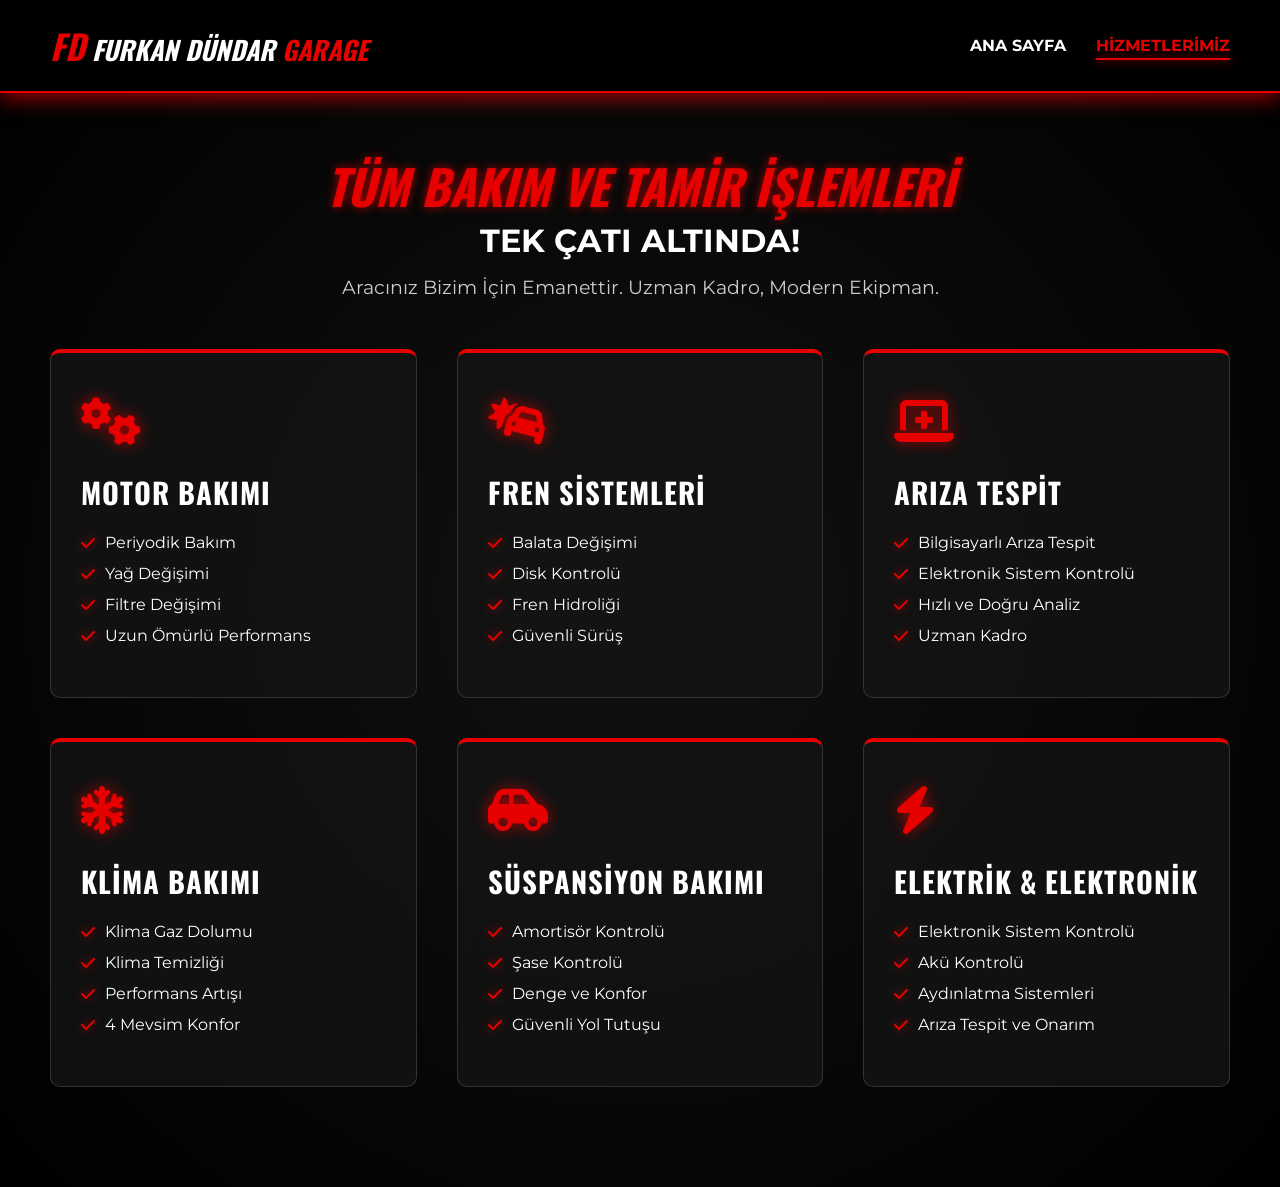
==== hizmetler.html @ c7cdbe04 "Add files via upload" ====
<!DOCTYPE html>
<html lang="tr">
<head>
    <meta charset="UTF-8">
    <meta name="viewport" content="width=device-width, initial-scale=1.0">
    <title>Hizmetlerimiz | Furkan Dündar Garage</title>
    <link rel="stylesheet" href="style.css">
    <link href="https://cdnjs.cloudflare.com/ajax/libs/font-awesome/6.4.0/css/all.min.css" rel="stylesheet">
    <link href="https://fonts.googleapis.com/css2?family=Montserrat:wght@400;700;900&family=Oswald:ital,wght@0,500;0,700;1,700&display=swap" rel="stylesheet">
</head>
<body class="page-bg">

    <header id="navbar" class="solid-nav">
        <div class="logo">
            <span class="fd">FD</span> FURKAN DÜNDAR <span class="garage">GARAGE</span>
        </div>
        <nav>
            <ul>
                <li><a href="index.html">Ana Sayfa</a></li>
                <li><a href="hizmetler.html" class="active">Hizmetlerimiz</a></li>
            </ul>
        </nav>
    </header>

    <section id="services-page">
        <div class="services-header scroll-anim">
            <h1 class="text-red">TÜM BAKIM VE TAMİR İŞLEMLERİ</h1>
            <h2>TEK ÇATI ALTINDA!</h2>
            <p>Aracınız Bizim İçin Emanettir. Uzman Kadro, Modern Ekipman.</p>
        </div>

        <div class="detailed-grid">
            <!-- Hizmet Kartı 1 -->
            <div class="detail-card scroll-anim tilt-card">
                <div class="card-icon"><i class="fa-solid fa-cogs"></i></div>
                <h3>MOTOR BAKIMI</h3>
                <ul>
                    <li><i class="fa-solid fa-check text-red"></i> Periyodik Bakım</li>
                    <li><i class="fa-solid fa-check text-red"></i> Yağ Değişimi</li>
                    <li><i class="fa-solid fa-check text-red"></i> Filtre Değişimi</li>
                    <li><i class="fa-solid fa-check text-red"></i> Uzun Ömürlü Performans</li>
                </ul>
            </div>

            <!-- Hizmet Kartı 2 -->
            <div class="detail-card scroll-anim tilt-card">
                <div class="card-icon"><i class="fa-solid fa-car-burst"></i></div>
                <h3>FREN SİSTEMLERİ</h3>
                <ul>
                    <li><i class="fa-solid fa-check text-red"></i> Balata Değişimi</li>
                    <li><i class="fa-solid fa-check text-red"></i> Disk Kontrolü</li>
                    <li><i class="fa-solid fa-check text-red"></i> Fren Hidroliği</li>
                    <li><i class="fa-solid fa-check text-red"></i> Güvenli Sürüş</li>
                </ul>
            </div>

            <!-- Hizmet Kartı 3 -->
            <div class="detail-card scroll-anim tilt-card">
                <div class="card-icon"><i class="fa-solid fa-laptop-medical"></i></div>
                <h3>ARIZA TESPİT</h3>
                <ul>
                    <li><i class="fa-solid fa-check text-red"></i> Bilgisayarlı Arıza Tespit</li>
                    <li><i class="fa-solid fa-check text-red"></i> Elektronik Sistem Kontrolü</li>
                    <li><i class="fa-solid fa-check text-red"></i> Hızlı ve Doğru Analiz</li>
                    <li><i class="fa-solid fa-check text-red"></i> Uzman Kadro</li>
                </ul>
            </div>

            <!-- Hizmet Kartı 4 -->
            <div class="detail-card scroll-anim tilt-card">
                <div class="card-icon"><i class="fa-solid fa-snowflake"></i></div>
                <h3>KLİMA BAKIMI</h3>
                <ul>
                    <li><i class="fa-solid fa-check text-red"></i> Klima Gaz Dolumu</li>
                    <li><i class="fa-solid fa-check text-red"></i> Klima Temizliği</li>
                    <li><i class="fa-solid fa-check text-red"></i> Performans Artışı</li>
                    <li><i class="fa-solid fa-check text-red"></i> 4 Mevsim Konfor</li>
                </ul>
            </div>
            
            <!-- Hizmet Kartı 5 -->
            <div class="detail-card scroll-anim tilt-card">
                <div class="card-icon"><i class="fa-solid fa-car-side"></i></div>
                <h3>SÜSPANSİYON BAKIMI</h3>
                <ul>
                    <li><i class="fa-solid fa-check text-red"></i> Amortisör Kontrolü</li>
                    <li><i class="fa-solid fa-check text-red"></i> Şase Kontrolü</li>
                    <li><i class="fa-solid fa-check text-red"></i> Denge ve Konfor</li>
                    <li><i class="fa-solid fa-check text-red"></i> Güvenli Yol Tutuşu</li>
                </ul>
            </div>

            <!-- Hizmet Kartı 6 -->
            <div class="detail-card scroll-anim tilt-card">
                <div class="card-icon"><i class="fa-solid fa-bolt"></i></div>
                <h3>ELEKTRİK & ELEKTRONİK</h3>
                <ul>
                    <li><i class="fa-solid fa-check text-red"></i> Elektronik Sistem Kontrolü</li>
                    <li><i class="fa-solid fa-check text-red"></i> Akü Kontrolü</li>
                    <li><i class="fa-solid fa-check text-red"></i> Aydınlatma Sistemleri</li>
                    <li><i class="fa-solid fa-check text-red"></i> Arıza Tespit ve Onarım</li>
                </ul>
            </div>
        </div>
    </section>

    <script src="script.js"></script>
</body>
</html>
---- style.css ----
/* Temel Ayarlar ve Değişkenler */
* { margin: 0; padding: 0; box-sizing: border-box; }
:root {
    --red: #e60000;
    --red-glow: rgba(230, 0, 0, 0.7);
    --dark: #0a0a0a;
    --darker: #030303;
    --light: #ffffff;
    --gray: #cccccc;
}

body {
    font-family: 'Montserrat', sans-serif;
    background-color: var(--darker);
    color: var(--light);
    overflow-x: hidden;
}
.page-bg { background-image: radial-gradient(circle at center, #111 0%, #000 100%); }
.text-red { color: var(--red); text-shadow: 0 0 10px var(--red-glow); }

/* Loader Ekranı */
#loader {
    position: fixed;
    top:0; left:0; width: 100%; height: 100%;
    background: #000;
    display: flex; justify-content: center; align-items: center;
    z-index: 9999;
    transition: opacity 0.5s ease;
}
.glitch {
    font-family: 'Oswald', sans-serif;
    font-size: 4rem;
    font-style: italic;
    color: white;
    position: relative;
    animation: glitch 1.5s infinite;
}
@keyframes glitch {
    0% { text-shadow: 2px 0 var(--red), -2px 0 #fff; }
    50% { text-shadow: -2px 0 var(--red), 2px 0 #fff; }
    100% { text-shadow: 2px 0 var(--red), -2px 0 #fff; }
}

/* Navbar */
header {
    position: fixed; top: 0; width: 100%;
    padding: 20px 50px;
    display: flex; justify-content: space-between; align-items: center;
    z-index: 1000;
    transition: 0.4s;
    background: transparent;
}
header.solid-nav, header.scrolled {
    background: rgba(0,0,0,0.95);
    border-bottom: 2px solid var(--red);
    box-shadow: 0 5px 20px var(--red-glow);
}
.logo {
    font-family: 'Oswald', sans-serif;
    font-size: 26px; font-weight: 700; font-style: italic;
}
.logo .fd { font-size: 34px; color: var(--red); }
.logo .garage { color: var(--red); }

nav ul { list-style: none; display: flex; gap: 30px; }
nav ul li a {
    color: var(--light); text-decoration: none;
    font-weight: 700; text-transform: uppercase;
    position: relative; transition: 0.3s;
}
nav ul li a:hover, nav ul li a.active { color: var(--red); }
nav ul li a::after {
    content: ''; position: absolute; left: 0; bottom: -5px;
    width: 0%; height: 2px; background: var(--red);
    transition: 0.3s;
}
nav ul li a:hover::after, nav ul li a.active::after { width: 100%; box-shadow: 0 0 10px var(--red); }

/* Hero Video Alanı */
#hero-video {
    position: relative; height: 100vh; width: 100%;
    display: flex; align-items: center; justify-content: center;
    text-align: center; overflow: hidden;
}
#bg-video {
    position: absolute; top: 50%; left: 50%;
    min-width: 100%; min-height: 100%;
    transform: translate(-50%, -50%);
    z-index: 0; object-fit: cover;
}
.video-overlay {
    position: absolute; top: 0; left: 0;
    width: 100%; height: 100%;
    background: linear-gradient(to bottom, rgba(0,0,0,0.8) 0%, rgba(230,0,0,0.2) 100%);
    z-index: 1;
}
.hero-content {
    position: relative; z-index: 2;
}
.sub-title { font-family: 'Oswald', sans-serif; font-size: 1.5rem; letter-spacing: 5px; color: #fff; margin-bottom: 10px; }
.main-title { font-family: 'Oswald', sans-serif; font-size: 6vw; font-style: italic; line-height: 1.1; margin-bottom: 20px; }
.hero-desc { font-size: 1.5rem; font-weight: 300; margin-bottom: 40px; }

/* Butonlar */
.action-buttons { display: flex; gap: 20px; justify-content: center; }
.btn-primary, .btn-outline {
    padding: 15px 40px; font-size: 1.2rem; font-weight: bold;
    text-transform: uppercase; text-decoration: none; border-radius: 4px;
    transition: 0.3s; font-family: 'Oswald', sans-serif;
}
.btn-primary {
    background: var(--red); color: white;
    box-shadow: 0 0 15px var(--red-glow); border: 2px solid var(--red);
}
.btn-primary:hover { background: transparent; transform: scale(1.05); }
.btn-outline {
    background: transparent; color: white; border: 2px solid white;
}
.btn-outline:hover { background: white; color: black; transform: scale(1.05); }

/* Hizmetler Sayfası Grid Yapısı */
#services-page { padding: 150px 50px 100px; text-align: center; }
.services-header h1 { font-family: 'Oswald', sans-serif; font-size: 3rem; font-style: italic; }
.services-header h2 { font-size: 2rem; margin-bottom: 15px; }
.services-header p { color: var(--gray); margin-bottom: 50px; font-size: 1.2rem; }

.detailed-grid {
    display: grid; grid-template-columns: repeat(auto-fit, minmax(300px, 1fr));
    gap: 40px; max-width: 1200px; margin: 0 auto;
}
.detail-card {
    background: rgba(20, 20, 20, 0.8);
    border: 1px solid #333; border-top: 4px solid var(--red);
    padding: 40px 30px; text-align: left; border-radius: 10px;
    transition: transform 0.4s, box-shadow 0.4s;
    backdrop-filter: blur(10px);
}
.detail-card:hover {
    transform: translateY(-15px) scale(1.02);
    box-shadow: 0 15px 30px var(--red-glow);
    border-color: var(--red);
}
.card-icon {
    font-size: 3rem; color: var(--red); margin-bottom: 20px;
    text-shadow: 0 0 15px var(--red-glow);
}
.detail-card h3 {
    font-family: 'Oswald', sans-serif; font-size: 1.8rem;
    margin-bottom: 20px; letter-spacing: 1px;
}
.detail-card ul { list-style: none; }
.detail-card ul li { margin-bottom: 12px; font-size: 1rem; display: flex; align-items: center; gap: 10px; }

/* Scroll Animasyon Sınıfları */
.scroll-anim { opacity: 0; transform: translateY(40px); transition: all 0.8s cubic-bezier(0.2, 0.8, 0.2, 1); }
.scroll-anim.visible { opacity: 1; transform: translateY(0); }
.fade-in-up { animation: fadeInUp 1.2s ease-out forwards; }
@keyframes fadeInUp {
    from { opacity: 0; transform: translateY(50px); }
    to { opacity: 1; transform: translateY(0); }
}

/* Footer */
footer { background: #050505; border-top: 2px solid #222; padding: 60px 50px; }
.footer-content { display: flex; justify-content: space-around; flex-wrap: wrap; gap: 40px; }
.footer-box h2 { font-family: 'Oswald', sans-serif; font-size: 2rem; font-style: italic; }
.footer-box p { color: var(--gray); margin-top: 10px; line-height: 1.8; }
.neon-text { font-size: 1.5rem; font-weight: bold; color: var(--light); text-shadow: 0 0 10px var(--red-glow); }
.brands-mini { margin-top: 20px; font-weight: bold; color: #fff; background: var(--red); padding: 5px 15px; display: inline-block; border-radius: 3px; }
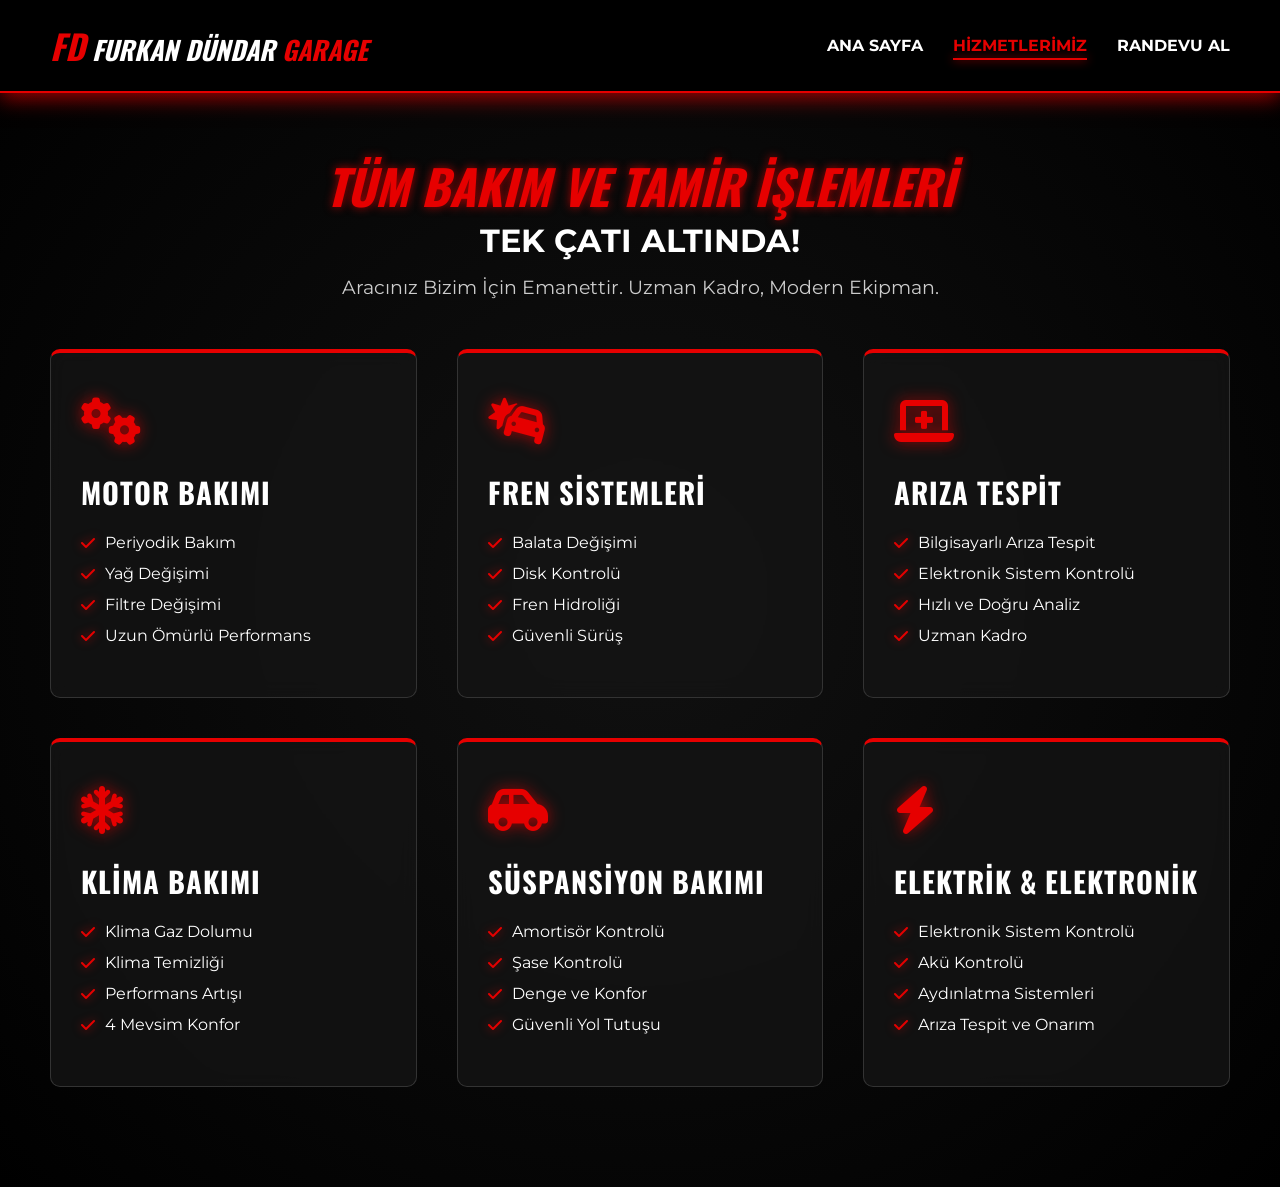
==== commit 5dfc0377: "Add files via upload" ====
--- a/hizmetler.html
+++ b/hizmetler.html
@@ -10,6 +10,7 @@
 </head>
 <body class="page-bg">
 
+    <!-- Loader Sadece Ana Sayfada Çalışır -->
     <header id="navbar" class="solid-nav">
         <div class="logo">
             <span class="fd">FD</span> FURKAN DÜNDAR <span class="garage">GARAGE</span>
@@ -18,6 +19,7 @@
             <ul>
                 <li><a href="index.html">Ana Sayfa</a></li>
                 <li><a href="hizmetler.html" class="active">Hizmetlerimiz</a></li>
+                <li><a href="randevu.html">Randevu Al</a></li>
             </ul>
         </nav>
     </header>
@@ -30,7 +32,6 @@
         </div>
 
         <div class="detailed-grid">
-            <!-- Hizmet Kartı 1 -->
             <div class="detail-card scroll-anim tilt-card">
                 <div class="card-icon"><i class="fa-solid fa-cogs"></i></div>
                 <h3>MOTOR BAKIMI</h3>
@@ -42,7 +43,6 @@
                 </ul>
             </div>
 
-            <!-- Hizmet Kartı 2 -->
             <div class="detail-card scroll-anim tilt-card">
                 <div class="card-icon"><i class="fa-solid fa-car-burst"></i></div>
                 <h3>FREN SİSTEMLERİ</h3>
@@ -54,7 +54,6 @@
                 </ul>
             </div>
 
-            <!-- Hizmet Kartı 3 -->
             <div class="detail-card scroll-anim tilt-card">
                 <div class="card-icon"><i class="fa-solid fa-laptop-medical"></i></div>
                 <h3>ARIZA TESPİT</h3>
@@ -66,7 +65,6 @@
                 </ul>
             </div>
 
-            <!-- Hizmet Kartı 4 -->
             <div class="detail-card scroll-anim tilt-card">
                 <div class="card-icon"><i class="fa-solid fa-snowflake"></i></div>
                 <h3>KLİMA BAKIMI</h3>
@@ -78,7 +76,6 @@
                 </ul>
             </div>
             
-            <!-- Hizmet Kartı 5 -->
             <div class="detail-card scroll-anim tilt-card">
                 <div class="card-icon"><i class="fa-solid fa-car-side"></i></div>
                 <h3>SÜSPANSİYON BAKIMI</h3>
@@ -90,7 +87,6 @@
                 </ul>
             </div>
 
-            <!-- Hizmet Kartı 6 -->
             <div class="detail-card scroll-anim tilt-card">
                 <div class="card-icon"><i class="fa-solid fa-bolt"></i></div>
                 <h3>ELEKTRİK & ELEKTRONİK</h3>
--- a/style.css
+++ b/style.css
@@ -1,4 +1,4 @@
-/* Temel Ayarlar ve Değişkenler */
+/* Temel Ayarlar */
 * { margin: 0; padding: 0; box-sizing: border-box; }
 :root {
     --red: #e60000;
@@ -18,22 +18,50 @@
 .page-bg { background-image: radial-gradient(circle at center, #111 0%, #000 100%); }
 .text-red { color: var(--red); text-shadow: 0 0 10px var(--red-glow); }
 
-/* Loader Ekranı */
+/* Loader Ekranı ve Dönen Lastik */
 #loader {
     position: fixed;
-    top:0; left:0; width: 100%; height: 100%;
+    top: 0; left: 0; width: 100%; height: 100%;
     background: #000;
+    display: flex; flex-direction: column; justify-content: center; align-items: center;
+    z-index: 9999;
+    transition: opacity 0.8s ease;
+}
+.tire-container { margin-bottom: 30px; }
+.tire {
+    width: 100px; height: 100px;
+    border: 18px solid #1a1a1a; 
+    border-radius: 50%;
     display: flex; justify-content: center; align-items: center;
-    z-index: 9999;
-    transition: opacity 0.5s ease;
+    position: relative;
+    animation: spin 1s linear infinite;
+    box-shadow: 0 0 20px var(--red-glow), inset 0 0 10px #000;
 }
+.tire::before {
+    content: ''; position: absolute;
+    width: 100%; height: 100%; border-radius: 50%; border: 3px dashed #333;
+}
+.rim {
+    width: 45px; height: 45px;
+    background: radial-gradient(circle, #ccc 20%, #666 80%);
+    border-radius: 50%; position: relative; border: 3px solid #444;
+    box-shadow: inset 0 0 10px #000;
+}
+.rim::before, .rim::after {
+    content: ''; position: absolute; background: #444;
+    width: 100%; height: 6px; top: 50%; left: 0; transform: translateY(-50%);
+}
+.rim::after { transform: translateY(-50%) rotate(90deg); }
+.rim-center {
+    position: absolute; top: 50%; left: 50%; transform: translate(-50%, -50%);
+    width: 15px; height: 15px; background: var(--red); border-radius: 50%; z-index: 2;
+}
+
+@keyframes spin { 0% { transform: rotate(0deg); } 100% { transform: rotate(360deg); } }
+
 .glitch {
-    font-family: 'Oswald', sans-serif;
-    font-size: 4rem;
-    font-style: italic;
-    color: white;
-    position: relative;
-    animation: glitch 1.5s infinite;
+    font-family: 'Oswald', sans-serif; font-size: 3rem; font-style: italic; color: white;
+    position: relative; animation: glitch 1.5s infinite;
 }
 @keyframes glitch {
     0% { text-shadow: 2px 0 var(--red), -2px 0 #fff; }
@@ -43,36 +71,26 @@
 
 /* Navbar */
 header {
-    position: fixed; top: 0; width: 100%;
-    padding: 20px 50px;
+    position: fixed; top: 0; width: 100%; padding: 20px 50px;
     display: flex; justify-content: space-between; align-items: center;
-    z-index: 1000;
-    transition: 0.4s;
-    background: transparent;
+    z-index: 1000; transition: 0.4s; background: transparent;
 }
 header.solid-nav, header.scrolled {
-    background: rgba(0,0,0,0.95);
-    border-bottom: 2px solid var(--red);
+    background: rgba(0,0,0,0.95); border-bottom: 2px solid var(--red);
     box-shadow: 0 5px 20px var(--red-glow);
 }
-.logo {
-    font-family: 'Oswald', sans-serif;
-    font-size: 26px; font-weight: 700; font-style: italic;
-}
+.logo { font-family: 'Oswald', sans-serif; font-size: 26px; font-weight: 700; font-style: italic; }
 .logo .fd { font-size: 34px; color: var(--red); }
 .logo .garage { color: var(--red); }
-
 nav ul { list-style: none; display: flex; gap: 30px; }
 nav ul li a {
-    color: var(--light); text-decoration: none;
-    font-weight: 700; text-transform: uppercase;
-    position: relative; transition: 0.3s;
+    color: var(--light); text-decoration: none; font-weight: 700;
+    text-transform: uppercase; position: relative; transition: 0.3s;
 }
 nav ul li a:hover, nav ul li a.active { color: var(--red); }
 nav ul li a::after {
     content: ''; position: absolute; left: 0; bottom: -5px;
-    width: 0%; height: 2px; background: var(--red);
-    transition: 0.3s;
+    width: 0%; height: 2px; background: var(--red); transition: 0.3s;
 }
 nav ul li a:hover::after, nav ul li a.active::after { width: 100%; box-shadow: 0 0 10px var(--red); }
 
@@ -83,20 +101,14 @@
     text-align: center; overflow: hidden;
 }
 #bg-video {
-    position: absolute; top: 50%; left: 50%;
-    min-width: 100%; min-height: 100%;
-    transform: translate(-50%, -50%);
-    z-index: 0; object-fit: cover;
+    position: absolute; top: 50%; left: 50%; min-width: 100%; min-height: 100%;
+    transform: translate(-50%, -50%); z-index: 0; object-fit: cover;
 }
 .video-overlay {
-    position: absolute; top: 0; left: 0;
-    width: 100%; height: 100%;
-    background: linear-gradient(to bottom, rgba(0,0,0,0.8) 0%, rgba(230,0,0,0.2) 100%);
-    z-index: 1;
+    position: absolute; top: 0; left: 0; width: 100%; height: 100%;
+    background: linear-gradient(to bottom, rgba(0,0,0,0.8) 0%, rgba(230,0,0,0.2) 100%); z-index: 1;
 }
-.hero-content {
-    position: relative; z-index: 2;
-}
+.hero-content { position: relative; z-index: 2; }
 .sub-title { font-family: 'Oswald', sans-serif; font-size: 1.5rem; letter-spacing: 5px; color: #fff; margin-bottom: 10px; }
 .main-title { font-family: 'Oswald', sans-serif; font-size: 6vw; font-style: italic; line-height: 1.1; margin-bottom: 20px; }
 .hero-desc { font-size: 1.5rem; font-weight: 300; margin-bottom: 40px; }
@@ -104,61 +116,62 @@
 /* Butonlar */
 .action-buttons { display: flex; gap: 20px; justify-content: center; }
 .btn-primary, .btn-outline {
-    padding: 15px 40px; font-size: 1.2rem; font-weight: bold;
+    padding: 15px 40px; font-size: 1.2rem; font-weight: bold; cursor: pointer;
     text-transform: uppercase; text-decoration: none; border-radius: 4px;
-    transition: 0.3s; font-family: 'Oswald', sans-serif;
+    transition: 0.3s; font-family: 'Oswald', sans-serif; display: inline-block;
 }
 .btn-primary {
     background: var(--red); color: white;
     box-shadow: 0 0 15px var(--red-glow); border: 2px solid var(--red);
 }
 .btn-primary:hover { background: transparent; transform: scale(1.05); }
-.btn-outline {
-    background: transparent; color: white; border: 2px solid white;
-}
+.btn-outline { background: transparent; color: white; border: 2px solid white; }
 .btn-outline:hover { background: white; color: black; transform: scale(1.05); }
 
-/* Hizmetler Sayfası Grid Yapısı */
+/* Hizmetler Sayfası */
 #services-page { padding: 150px 50px 100px; text-align: center; }
 .services-header h1 { font-family: 'Oswald', sans-serif; font-size: 3rem; font-style: italic; }
 .services-header h2 { font-size: 2rem; margin-bottom: 15px; }
 .services-header p { color: var(--gray); margin-bottom: 50px; font-size: 1.2rem; }
-
-.detailed-grid {
-    display: grid; grid-template-columns: repeat(auto-fit, minmax(300px, 1fr));
-    gap: 40px; max-width: 1200px; margin: 0 auto;
-}
+.detailed-grid { display: grid; grid-template-columns: repeat(auto-fit, minmax(300px, 1fr)); gap: 40px; max-width: 1200px; margin: 0 auto; }
 .detail-card {
-    background: rgba(20, 20, 20, 0.8);
-    border: 1px solid #333; border-top: 4px solid var(--red);
-    padding: 40px 30px; text-align: left; border-radius: 10px;
-    transition: transform 0.4s, box-shadow 0.4s;
+    background: rgba(20, 20, 20, 0.8); border: 1px solid #333; border-top: 4px solid var(--red);
+    padding: 40px 30px; text-align: left; border-radius: 10px; transition: transform 0.4s, box-shadow 0.4s;
     backdrop-filter: blur(10px);
 }
-.detail-card:hover {
-    transform: translateY(-15px) scale(1.02);
-    box-shadow: 0 15px 30px var(--red-glow);
-    border-color: var(--red);
-}
-.card-icon {
-    font-size: 3rem; color: var(--red); margin-bottom: 20px;
-    text-shadow: 0 0 15px var(--red-glow);
-}
-.detail-card h3 {
-    font-family: 'Oswald', sans-serif; font-size: 1.8rem;
-    margin-bottom: 20px; letter-spacing: 1px;
-}
+.detail-card:hover { transform: translateY(-15px) scale(1.02); box-shadow: 0 15px 30px var(--red-glow); border-color: var(--red); }
+.card-icon { font-size: 3rem; color: var(--red); margin-bottom: 20px; text-shadow: 0 0 15px var(--red-glow); }
+.detail-card h3 { font-family: 'Oswald', sans-serif; font-size: 1.8rem; margin-bottom: 20px; letter-spacing: 1px; }
 .detail-card ul { list-style: none; }
 .detail-card ul li { margin-bottom: 12px; font-size: 1rem; display: flex; align-items: center; gap: 10px; }
 
-/* Scroll Animasyon Sınıfları */
+/* Randevu Sayfası Formu */
+#appointment-page { padding: 150px 50px 100px; display: flex; justify-content: center; }
+.appointment-container {
+    display: flex; flex-wrap: wrap; gap: 50px; max-width: 1100px; width: 100%;
+    background: rgba(15, 15, 15, 0.8); border: 1px solid #333; border-radius: 10px;
+    padding: 50px; box-shadow: 0 10px 30px rgba(0,0,0,0.8);
+}
+.appointment-info { flex: 1; min-width: 300px; }
+.appointment-info h1 { font-family: 'Oswald', sans-serif; font-size: 3rem; font-style: italic; margin-bottom: 20px; }
+.appointment-info p { color: var(--gray); font-size: 1.1rem; line-height: 1.6; margin-bottom: 30px; }
+.info-list p { font-size: 1.2rem; margin-bottom: 15px; font-weight: bold; }
+.appointment-form { flex: 1; min-width: 300px; background: #0a0a0a; padding: 30px; border-radius: 8px; border-left: 3px solid var(--red); }
+.form-group { margin-bottom: 20px; text-align: left; }
+.form-group label { display: block; margin-bottom: 8px; color: var(--gray); font-weight: bold; }
+.form-group input, .form-group select, .form-group textarea {
+    width: 100%; padding: 12px 15px; background: #1a1a1a; border: 1px solid #333;
+    color: white; border-radius: 5px; font-family: 'Montserrat', sans-serif; transition: 0.3s;
+}
+.form-group input:focus, .form-group select:focus, .form-group textarea:focus {
+    outline: none; border-color: var(--red); box-shadow: 0 0 10px rgba(230,0,0,0.3);
+}
+
+/* Scroll Animasyonları */
 .scroll-anim { opacity: 0; transform: translateY(40px); transition: all 0.8s cubic-bezier(0.2, 0.8, 0.2, 1); }
 .scroll-anim.visible { opacity: 1; transform: translateY(0); }
 .fade-in-up { animation: fadeInUp 1.2s ease-out forwards; }
-@keyframes fadeInUp {
-    from { opacity: 0; transform: translateY(50px); }
-    to { opacity: 1; transform: translateY(0); }
-}
+@keyframes fadeInUp { from { opacity: 0; transform: translateY(50px); } to { opacity: 1; transform: translateY(0); } }
 
 /* Footer */
 footer { background: #050505; border-top: 2px solid #222; padding: 60px 50px; }
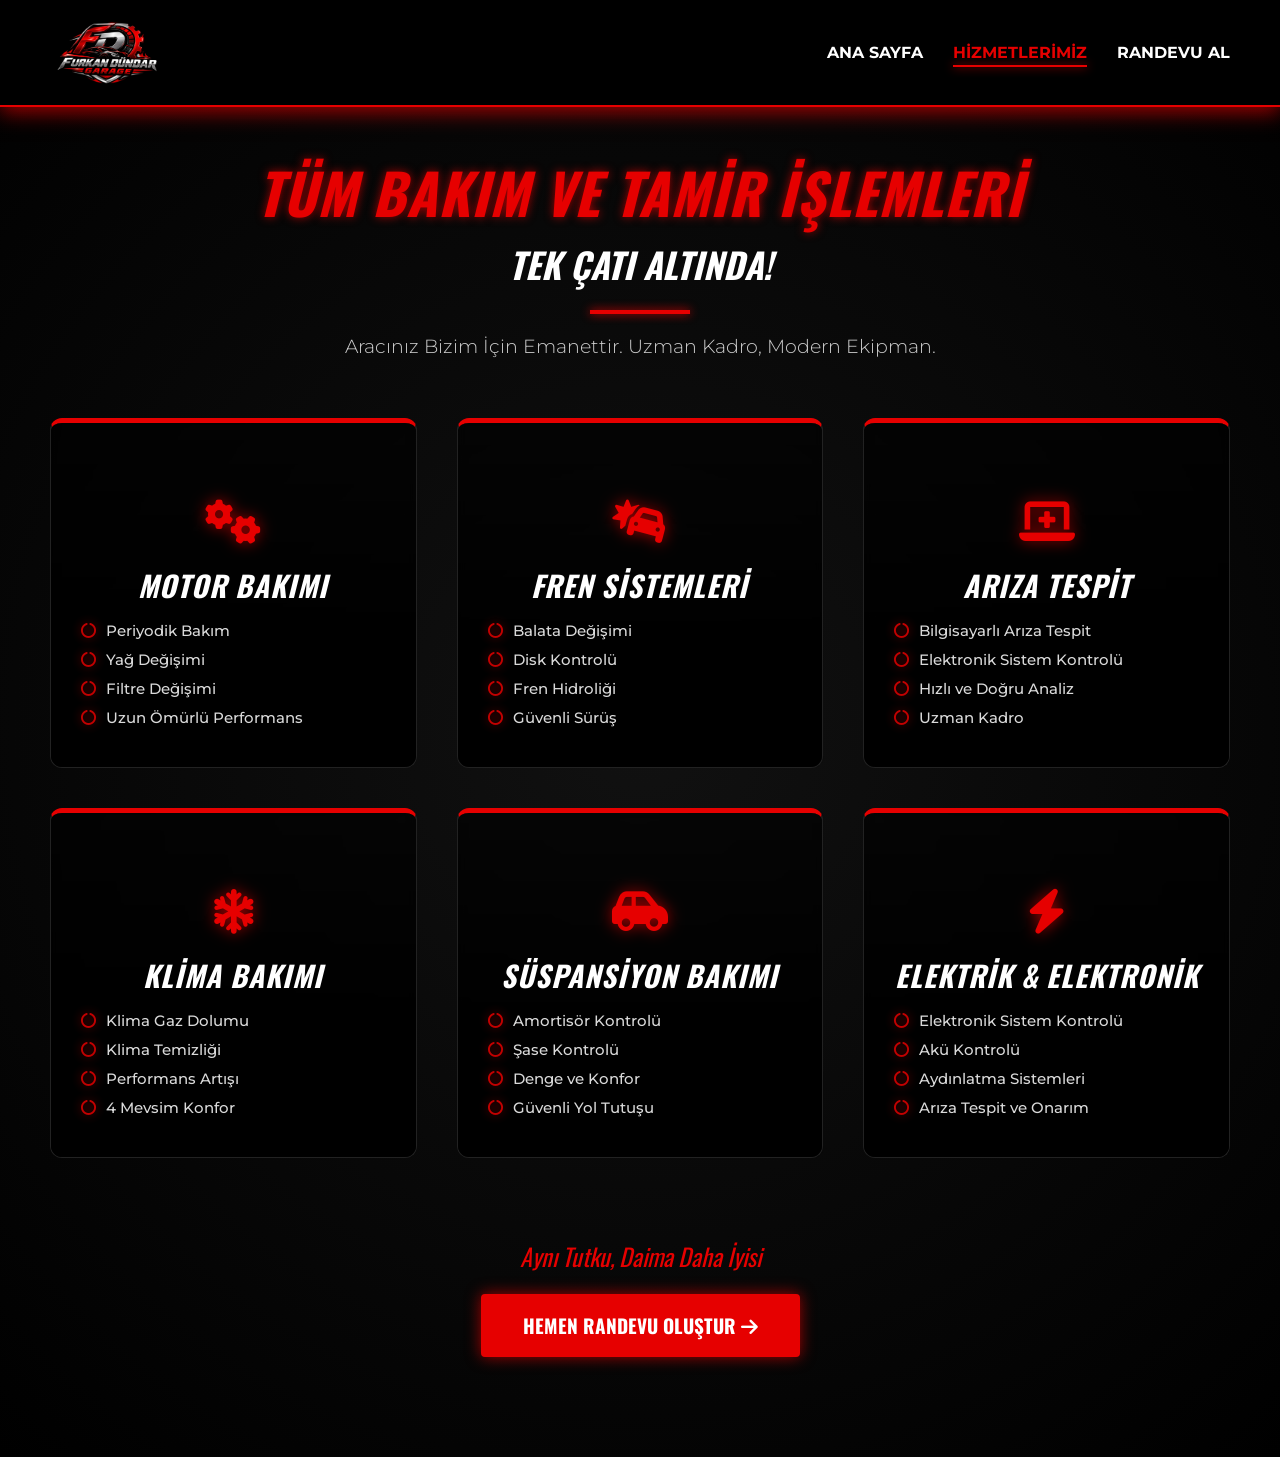
==== commit a935e4fe: "Add files via upload" ====
--- a/hizmetler.html
+++ b/hizmetler.html
@@ -4,17 +4,19 @@
     <meta charset="UTF-8">
     <meta name="viewport" content="width=device-width, initial-scale=1.0">
     <title>Hizmetlerimiz | Furkan Dündar Garage</title>
+    <!-- Sekme Logosu -->
+    <link rel="icon" type="image/png" href="logo.png">
     <link rel="stylesheet" href="style.css">
     <link href="https://cdnjs.cloudflare.com/ajax/libs/font-awesome/6.4.0/css/all.min.css" rel="stylesheet">
     <link href="https://fonts.googleapis.com/css2?family=Montserrat:wght@400;700;900&family=Oswald:ital,wght@0,500;0,700;1,700&display=swap" rel="stylesheet">
 </head>
-<body class="page-bg">
+<body class="page-bg animate-grain">
 
-    <!-- Loader Sadece Ana Sayfada Çalışır -->
+    <!-- Menü (Logo Sol Üstte ve Tıklanabilir) -->
     <header id="navbar" class="solid-nav">
-        <div class="logo">
-            <span class="fd">FD</span> FURKAN DÜNDAR <span class="garage">GARAGE</span>
-        </div>
+        <a href="index.html" class="logo-link">
+            <img src="logo.png" alt="Furkan Dündar Garage Logo" class="nav-logo">
+        </a>
         <nav>
             <ul>
                 <li><a href="index.html">Ana Sayfa</a></li>
@@ -26,77 +28,108 @@
 
     <section id="services-page">
         <div class="services-header scroll-anim">
-            <h1 class="text-red">TÜM BAKIM VE TAMİR İŞLEMLERİ</h1>
-            <h2>TEK ÇATI ALTINDA!</h2>
+            <h1 class="glow-text text-red">TÜM BAKIM VE TAMİR İŞLEMLERİ</h1>
+            <h2 class="sub-header">TEK ÇATI ALTINDA!</h2>
+            <div class="decorator-line"></div>
             <p>Aracınız Bizim İçin Emanettir. Uzman Kadro, Modern Ekipman.</p>
         </div>
 
         <div class="detailed-grid">
-            <div class="detail-card scroll-anim tilt-card">
-                <div class="card-icon"><i class="fa-solid fa-cogs"></i></div>
-                <h3>MOTOR BAKIMI</h3>
-                <ul>
-                    <li><i class="fa-solid fa-check text-red"></i> Periyodik Bakım</li>
-                    <li><i class="fa-solid fa-check text-red"></i> Yağ Değişimi</li>
-                    <li><i class="fa-solid fa-check text-red"></i> Filtre Değişimi</li>
-                    <li><i class="fa-solid fa-check text-red"></i> Uzun Ömürlü Performans</li>
-                </ul>
+            <!-- Hizmet Kartı 1 (Motor Bakımı) -->
+            <div class="detail-card scroll-anim tilt-card photo-bg" style="--bg-image: url('https://images.unsplash.com/photo-1486006920555-c77dce18193b?q=80&w=600');">
+                <div class="card-overlay"></div>
+                <div class="card-content">
+                    <div class="card-icon"><i class="fa-solid fa-cogs"></i></div>
+                    <h3>MOTOR BAKIMI</h3>
+                    <ul>
+                        <li><i class="fa-solid fa-circle-notch text-red"></i> Periyodik Bakım</li>
+                        <li><i class="fa-solid fa-circle-notch text-red"></i> Yağ Değişimi</li>
+                        <li><i class="fa-solid fa-circle-notch text-red"></i> Filtre Değişimi</li>
+                        <li><i class="fa-solid fa-circle-notch text-red"></i> Uzun Ömürlü Performans</li>
+                    </ul>
+                </div>
             </div>
 
-            <div class="detail-card scroll-anim tilt-card">
-                <div class="card-icon"><i class="fa-solid fa-car-burst"></i></div>
-                <h3>FREN SİSTEMLERİ</h3>
-                <ul>
-                    <li><i class="fa-solid fa-check text-red"></i> Balata Değişimi</li>
-                    <li><i class="fa-solid fa-check text-red"></i> Disk Kontrolü</li>
-                    <li><i class="fa-solid fa-check text-red"></i> Fren Hidroliği</li>
-                    <li><i class="fa-solid fa-check text-red"></i> Güvenli Sürüş</li>
-                </ul>
+            <!-- Hizmet Kartı 2 (Fren Sistemleri) -->
+            <div class="detail-card scroll-anim tilt-card photo-bg" style="--bg-image: url('https://images.unsplash.com/photo-1619642751034-765dfdf7c58e?q=80&w=600');">
+                <div class="card-overlay"></div>
+                <div class="card-content">
+                    <div class="card-icon"><i class="fa-solid fa-car-burst"></i></div>
+                    <h3>FREN SİSTEMLERİ</h3>
+                    <ul>
+                        <li><i class="fa-solid fa-circle-notch text-red"></i> Balata Değişimi</li>
+                        <li><i class="fa-solid fa-circle-notch text-red"></i> Disk Kontrolü</li>
+                        <li><i class="fa-solid fa-circle-notch text-red"></i> Fren Hidroliği</li>
+                        <li><i class="fa-solid fa-circle-notch text-red"></i> Güvenli Sürüş</li>
+                    </ul>
+                </div>
             </div>
 
-            <div class="detail-card scroll-anim tilt-card">
-                <div class="card-icon"><i class="fa-solid fa-laptop-medical"></i></div>
-                <h3>ARIZA TESPİT</h3>
-                <ul>
-                    <li><i class="fa-solid fa-check text-red"></i> Bilgisayarlı Arıza Tespit</li>
-                    <li><i class="fa-solid fa-check text-red"></i> Elektronik Sistem Kontrolü</li>
-                    <li><i class="fa-solid fa-check text-red"></i> Hızlı ve Doğru Analiz</li>
-                    <li><i class="fa-solid fa-check text-red"></i> Uzman Kadro</li>
-                </ul>
+            <!-- Hizmet Kartı 3 (Arıza Tespit) -->
+            <div class="detail-card scroll-anim tilt-card photo-bg" style="--bg-image: url('https://images.unsplash.com/photo-1507136566006-cfc505b114fc?q=80&w=600');">
+                <div class="card-overlay"></div>
+                <div class="card-content">
+                    <div class="card-icon"><i class="fa-solid fa-laptop-medical"></i></div>
+                    <h3>ARIZA TESPİT</h3>
+                    <ul>
+                        <li><i class="fa-solid fa-circle-notch text-red"></i> Bilgisayarlı Arıza Tespit</li>
+                        <li><i class="fa-solid fa-circle-notch text-red"></i> Elektronik Sistem Kontrolü</li>
+                        <li><i class="fa-solid fa-circle-notch text-red"></i> Hızlı ve Doğru Analiz</li>
+                        <li><i class="fa-solid fa-circle-notch text-red"></i> Uzman Kadro</li>
+                    </ul>
+                </div>
             </div>
 
-            <div class="detail-card scroll-anim tilt-card">
-                <div class="card-icon"><i class="fa-solid fa-snowflake"></i></div>
-                <h3>KLİMA BAKIMI</h3>
-                <ul>
-                    <li><i class="fa-solid fa-check text-red"></i> Klima Gaz Dolumu</li>
-                    <li><i class="fa-solid fa-check text-red"></i> Klima Temizliği</li>
-                    <li><i class="fa-solid fa-check text-red"></i> Performans Artışı</li>
-                    <li><i class="fa-solid fa-check text-red"></i> 4 Mevsim Konfor</li>
-                </ul>
+            <!-- Hizmet Kartı 4 (Klima Bakımı) -->
+            <div class="detail-card scroll-anim tilt-card photo-bg" style="--bg-image: url('https://images.unsplash.com/photo-1563720223185-11003d516935?q=80&w=600');">
+                <div class="card-overlay"></div>
+                <div class="card-content">
+                    <div class="card-icon"><i class="fa-solid fa-snowflake"></i></div>
+                    <h3>KLİMA BAKIMI</h3>
+                    <ul>
+                        <li><i class="fa-solid fa-circle-notch text-red"></i> Klima Gaz Dolumu</li>
+                        <li><i class="fa-solid fa-circle-notch text-red"></i> Klima Temizliği</li>
+                        <li><i class="fa-solid fa-circle-notch text-red"></i> Performans Artışı</li>
+                        <li><i class="fa-solid fa-circle-notch text-red"></i> 4 Mevsim Konfor</li>
+                    </ul>
+                </div>
             </div>
             
-            <div class="detail-card scroll-anim tilt-card">
-                <div class="card-icon"><i class="fa-solid fa-car-side"></i></div>
-                <h3>SÜSPANSİYON BAKIMI</h3>
-                <ul>
-                    <li><i class="fa-solid fa-check text-red"></i> Amortisör Kontrolü</li>
-                    <li><i class="fa-solid fa-check text-red"></i> Şase Kontrolü</li>
-                    <li><i class="fa-solid fa-check text-red"></i> Denge ve Konfor</li>
-                    <li><i class="fa-solid fa-check text-red"></i> Güvenli Yol Tutuşu</li>
-                </ul>
+            <!-- Hizmet Kartı 5 (Süspansiyon Bakımı) -->
+            <div class="detail-card scroll-anim tilt-card photo-bg" style="--bg-image: url('https://images.unsplash.com/photo-1613214149874-4f53d452b984?q=80&w=600');">
+                <div class="card-overlay"></div>
+                <div class="card-content">
+                    <div class="card-icon"><i class="fa-solid fa-car-side"></i></div>
+                    <h3>SÜSPANSİYON BAKIMI</h3>
+                    <ul>
+                        <li><i class="fa-solid fa-circle-notch text-red"></i> Amortisör Kontrolü</li>
+                        <li><i class="fa-solid fa-circle-notch text-red"></i> Şase Kontrolü</li>
+                        <li><i class="fa-solid fa-circle-notch text-red"></i> Denge ve Konfor</li>
+                        <li><i class="fa-solid fa-circle-notch text-red"></i> Güvenli Yol Tutuşu</li>
+                    </ul>
+                </div>
             </div>
 
-            <div class="detail-card scroll-anim tilt-card">
-                <div class="card-icon"><i class="fa-solid fa-bolt"></i></div>
-                <h3>ELEKTRİK & ELEKTRONİK</h3>
-                <ul>
-                    <li><i class="fa-solid fa-check text-red"></i> Elektronik Sistem Kontrolü</li>
-                    <li><i class="fa-solid fa-check text-red"></i> Akü Kontrolü</li>
-                    <li><i class="fa-solid fa-check text-red"></i> Aydınlatma Sistemleri</li>
-                    <li><i class="fa-solid fa-check text-red"></i> Arıza Tespit ve Onarım</li>
-                </ul>
+            <!-- Hizmet Kartı 6 (Elektrik & Elektronik) -->
+            <div class="detail-card scroll-anim tilt-card photo-bg" style="--bg-image: url('https://images.unsplash.com/photo-1517524206127-48bbd363f3d7?q=80&w=600');">
+                <div class="card-overlay"></div>
+                <div class="card-content">
+                    <div class="card-icon"><i class="fa-solid fa-bolt"></i></div>
+                    <h3>ELEKTRİK & ELEKTRONİK</h3>
+                    <ul>
+                        <li><i class="fa-solid fa-circle-notch text-red"></i> Elektronik Sistem Kontrolü</li>
+                        <li><i class="fa-solid fa-circle-notch text-red"></i> Akü Kontrolü</li>
+                        <li><i class="fa-solid fa-circle-notch text-red"></i> Aydınlatma Sistemleri</li>
+                        <li><i class="fa-solid fa-circle-notch text-red"></i> Arıza Tespit ve Onarım</li>
+                    </ul>
+                </div>
             </div>
+        </div>
+        
+        <!-- Alttaki Buton Bölümü -->
+        <div class="services-footer scroll-anim">
+            <p class="foot-badge">Aynı Tutku, Daima Daha İyisi</p>
+            <a href="randevu.html" class="btn-primary scale-btn">Hemen Randevu Oluştur <i class="fa-solid fa-arrow-right"></i></a>
         </div>
     </section>
 
--- a/style.css
+++ b/style.css
@@ -1,113 +1,57 @@
 /* Temel Ayarlar */
 * { margin: 0; padding: 0; box-sizing: border-box; }
 :root {
-    --red: #e60000;
-    --red-glow: rgba(230, 0, 0, 0.7);
-    --dark: #0a0a0a;
-    --darker: #030303;
-    --light: #ffffff;
-    --gray: #cccccc;
+    --red: #e60000; --red-glow: rgba(230, 0, 0, 0.7);
+    --dark: #0a0a0a; --darker: #030303; --light: #ffffff; --gray: #cccccc;
 }
 
 body {
-    font-family: 'Montserrat', sans-serif;
-    background-color: var(--darker);
-    color: var(--light);
-    overflow-x: hidden;
+    font-family: 'Montserrat', sans-serif; background-color: var(--darker);
+    color: var(--light); overflow-x: hidden;
 }
 .page-bg { background-image: radial-gradient(circle at center, #111 0%, #000 100%); }
 .text-red { color: var(--red); text-shadow: 0 0 10px var(--red-glow); }
 
-/* Loader Ekranı ve Dönen Lastik */
+/* Loader Ekranı: Gerçekçi Drift Lastiği ve Duman */
 #loader {
-    position: fixed;
-    top: 0; left: 0; width: 100%; height: 100%;
-    background: #000;
-    display: flex; flex-direction: column; justify-content: center; align-items: center;
-    z-index: 9999;
-    transition: opacity 0.8s ease;
+    position: fixed; top: 0; left: 0; width: 100%; height: 100%;
+    background: #050505; display: flex; flex-direction: column; 
+    justify-content: center; align-items: center; z-index: 9999; transition: opacity 0.8s ease;
 }
-.tire-container { margin-bottom: 30px; }
-.tire {
-    width: 100px; height: 100px;
-    border: 18px solid #1a1a1a; 
-    border-radius: 50%;
-    display: flex; justify-content: center; align-items: center;
-    position: relative;
-    animation: spin 1s linear infinite;
-    box-shadow: 0 0 20px var(--red-glow), inset 0 0 10px #000;
-}
-.tire::before {
-    content: ''; position: absolute;
-    width: 100%; height: 100%; border-radius: 50%; border: 3px dashed #333;
-}
-.rim {
-    width: 45px; height: 45px;
-    background: radial-gradient(circle, #ccc 20%, #666 80%);
-    border-radius: 50%; position: relative; border: 3px solid #444;
-    box-shadow: inset 0 0 10px #000;
-}
-.rim::before, .rim::after {
-    content: ''; position: absolute; background: #444;
-    width: 100%; height: 6px; top: 50%; left: 0; transform: translateY(-50%);
-}
-.rim::after { transform: translateY(-50%) rotate(90deg); }
-.rim-center {
-    position: absolute; top: 50%; left: 50%; transform: translate(-50%, -50%);
-    width: 15px; height: 15px; background: var(--red); border-radius: 50%; z-index: 2;
-}
+.drift-scene { position: relative; width: 200px; height: 200px; display: flex; justify-content: center; align-items: center; margin-bottom: 20px; }
+.smoke-container { position: absolute; bottom: -20px; left: 50%; transform: translateX(-50%); width: 100%; height: 100%; z-index: 1; }
+.smoke { position: absolute; bottom: 0; background: rgba(200, 200, 200, 0.4); border-radius: 50%; filter: blur(15px); opacity: 0; animation: smoke-rise 1.5s infinite ease-out; }
+.s1 { width: 80px; height: 80px; left: -30px; animation-delay: 0s; }
+.s2 { width: 100px; height: 100px; left: 20px; animation-delay: 0.3s; }
+.s3 { width: 70px; height: 70px; left: 60px; animation-delay: 0.6s; }
+.s4 { width: 90px; height: 90px; left: -10px; animation-delay: 0.9s; }
+@keyframes smoke-rise { 0% { transform: translateY(0) scale(1) translateX(0); opacity: 0.8; } 50% { opacity: 0.5; } 100% { transform: translateY(-150px) scale(3) translateX(-50px); opacity: 0; } }
+.real-tire { width: 160px; height: auto; z-index: 2; position: relative; animation: spin-fast 0.2s linear infinite; filter: drop-shadow(0 10px 15px rgba(0,0,0,0.8)); }
+@keyframes spin-fast { 0% { transform: rotate(0deg); } 100% { transform: rotate(360deg); } }
 
-@keyframes spin { 0% { transform: rotate(0deg); } 100% { transform: rotate(360deg); } }
+.glitch { font-family: 'Oswald', sans-serif; font-size: 3rem; font-style: italic; color: white; position: relative; animation: glitch 1.5s infinite; z-index: 3; }
+@keyframes glitch { 0% { text-shadow: 2px 0 var(--red), -2px 0 #fff; } 50% { text-shadow: -2px 0 var(--red), 2px 0 #fff; } 100% { text-shadow: 2px 0 var(--red), -2px 0 #fff; } }
 
-.glitch {
-    font-family: 'Oswald', sans-serif; font-size: 3rem; font-style: italic; color: white;
-    position: relative; animation: glitch 1.5s infinite;
-}
-@keyframes glitch {
-    0% { text-shadow: 2px 0 var(--red), -2px 0 #fff; }
-    50% { text-shadow: -2px 0 var(--red), 2px 0 #fff; }
-    100% { text-shadow: 2px 0 var(--red), -2px 0 #fff; }
-}
-
-/* Navbar */
+/* Navbar Sol Üst Logo ve Link Ayarları */
 header {
-    position: fixed; top: 0; width: 100%; padding: 20px 50px;
-    display: flex; justify-content: space-between; align-items: center;
+    position: fixed; top: 0; width: 100%; padding: 15px 50px; display: flex; justify-content: space-between; align-items: center;
     z-index: 1000; transition: 0.4s; background: transparent;
 }
-header.solid-nav, header.scrolled {
-    background: rgba(0,0,0,0.95); border-bottom: 2px solid var(--red);
-    box-shadow: 0 5px 20px var(--red-glow);
-}
-.logo { font-family: 'Oswald', sans-serif; font-size: 26px; font-weight: 700; font-style: italic; }
-.logo .fd { font-size: 34px; color: var(--red); }
-.logo .garage { color: var(--red); }
+header.solid-nav, header.scrolled { background: rgba(0,0,0,0.95); border-bottom: 2px solid var(--red); box-shadow: 0 5px 20px var(--red-glow); }
+.logo-link { display: flex; align-items: center; transition: transform 0.3s ease; }
+.logo-link:hover { transform: scale(1.05); }
+.nav-logo { height: 75px; width: auto; object-fit: contain; } /* Sol üst logo boyutu */
+
 nav ul { list-style: none; display: flex; gap: 30px; }
-nav ul li a {
-    color: var(--light); text-decoration: none; font-weight: 700;
-    text-transform: uppercase; position: relative; transition: 0.3s;
-}
+nav ul li a { color: var(--light); text-decoration: none; font-weight: 700; text-transform: uppercase; position: relative; transition: 0.3s; }
 nav ul li a:hover, nav ul li a.active { color: var(--red); }
-nav ul li a::after {
-    content: ''; position: absolute; left: 0; bottom: -5px;
-    width: 0%; height: 2px; background: var(--red); transition: 0.3s;
-}
+nav ul li a::after { content: ''; position: absolute; left: 0; bottom: -5px; width: 0%; height: 2px; background: var(--red); transition: 0.3s; }
 nav ul li a:hover::after, nav ul li a.active::after { width: 100%; box-shadow: 0 0 10px var(--red); }
 
 /* Hero Video Alanı */
-#hero-video {
-    position: relative; height: 100vh; width: 100%;
-    display: flex; align-items: center; justify-content: center;
-    text-align: center; overflow: hidden;
-}
-#bg-video {
-    position: absolute; top: 50%; left: 50%; min-width: 100%; min-height: 100%;
-    transform: translate(-50%, -50%); z-index: 0; object-fit: cover;
-}
-.video-overlay {
-    position: absolute; top: 0; left: 0; width: 100%; height: 100%;
-    background: linear-gradient(to bottom, rgba(0,0,0,0.8) 0%, rgba(230,0,0,0.2) 100%); z-index: 1;
-}
+#hero-video { position: relative; height: 100vh; width: 100%; display: flex; align-items: center; justify-content: center; text-align: center; overflow: hidden; }
+#bg-video { position: absolute; top: 50%; left: 50%; min-width: 100%; min-height: 100%; transform: translate(-50%, -50%); z-index: 0; object-fit: cover; }
+.video-overlay { position: absolute; top: 0; left: 0; width: 100%; height: 100%; background: linear-gradient(to bottom, rgba(0,0,0,0.8) 0%, rgba(230,0,0,0.2) 100%); z-index: 1; }
 .hero-content { position: relative; z-index: 2; }
 .sub-title { font-family: 'Oswald', sans-serif; font-size: 1.5rem; letter-spacing: 5px; color: #fff; margin-bottom: 10px; }
 .main-title { font-family: 'Oswald', sans-serif; font-size: 6vw; font-style: italic; line-height: 1.1; margin-bottom: 20px; }
@@ -116,41 +60,59 @@
 /* Butonlar */
 .action-buttons { display: flex; gap: 20px; justify-content: center; }
 .btn-primary, .btn-outline {
-    padding: 15px 40px; font-size: 1.2rem; font-weight: bold; cursor: pointer;
-    text-transform: uppercase; text-decoration: none; border-radius: 4px;
-    transition: 0.3s; font-family: 'Oswald', sans-serif; display: inline-block;
+    padding: 15px 40px; font-size: 1.2rem; font-weight: bold; cursor: pointer; text-transform: uppercase; text-decoration: none; border-radius: 4px; transition: 0.3s; font-family: 'Oswald', sans-serif; display: inline-block;
 }
-.btn-primary {
-    background: var(--red); color: white;
-    box-shadow: 0 0 15px var(--red-glow); border: 2px solid var(--red);
-}
+.btn-primary { background: var(--red); color: white; box-shadow: 0 0 15px var(--red-glow); border: 2px solid var(--red); }
 .btn-primary:hover { background: transparent; transform: scale(1.05); }
 .btn-outline { background: transparent; color: white; border: 2px solid white; }
 .btn-outline:hover { background: white; color: black; transform: scale(1.05); }
 
-/* Hizmetler Sayfası */
-#services-page { padding: 150px 50px 100px; text-align: center; }
-.services-header h1 { font-family: 'Oswald', sans-serif; font-size: 3rem; font-style: italic; }
-.services-header h2 { font-size: 2rem; margin-bottom: 15px; }
-.services-header p { color: var(--gray); margin-bottom: 50px; font-size: 1.2rem; }
-.detailed-grid { display: grid; grid-template-columns: repeat(auto-fit, minmax(300px, 1fr)); gap: 40px; max-width: 1200px; margin: 0 auto; }
-.detail-card {
-    background: rgba(20, 20, 20, 0.8); border: 1px solid #333; border-top: 4px solid var(--red);
-    padding: 40px 30px; text-align: left; border-radius: 10px; transition: transform 0.4s, box-shadow 0.4s;
-    backdrop-filter: blur(10px);
+/* Hizmetler Sayfası Dekorasyonu ve Fotoğraflı Kartlar */
+#services-page { padding: 150px 50px 100px; text-align: center; position: relative; }
+.services-header h1.glow-text { font-family: 'Oswald', sans-serif; font-size: 3.5rem; font-style: italic; letter-spacing: 1px; }
+.sub-header { font-family: 'Oswald', sans-serif; font-size: 2.2rem; font-style: italic; margin-top: 5px; color: white; }
+.decorator-line { width: 100px; height: 4px; background: var(--red); margin: 20px auto; box-shadow: 0 0 10px var(--red); }
+.services-header p { color: var(--gray); margin-bottom: 60px; font-size: 1.2rem; font-weight: 300; }
+
+.detailed-grid { display: grid; grid-template-columns: repeat(auto-fit, minmax(320px, 1fr)); gap: 40px; max-width: 1200px; margin: 0 auto; }
+
+/* Yenilenen Fotoğraflı Kart Tasarımı */
+.detail-card.photo-bg {
+    position: relative; overflow: hidden; height: 350px; background-size: cover; background-position: center; border: 1px solid #222; border-top: 5px solid var(--red);
+    border-radius: 12px; transition: transform 0.5s cubic-bezier(0.165, 0.84, 0.44, 1), box-shadow 0.5s; backdrop-filter: blur(5px);
+    display: flex; flex-direction: column; justify-content: flex-end; /* İçerik alttan başlar */
+    background-image: var(--bg-image);
 }
-.detail-card:hover { transform: translateY(-15px) scale(1.02); box-shadow: 0 15px 30px var(--red-glow); border-color: var(--red); }
-.card-icon { font-size: 3rem; color: var(--red); margin-bottom: 20px; text-shadow: 0 0 15px var(--red-glow); }
-.detail-card h3 { font-family: 'Oswald', sans-serif; font-size: 1.8rem; margin-bottom: 20px; letter-spacing: 1px; }
-.detail-card ul { list-style: none; }
-.detail-card ul li { margin-bottom: 12px; font-size: 1rem; display: flex; align-items: center; gap: 10px; }
+.card-overlay {
+    position: absolute; top: 0; left: 0; width: 100%; height: 100%;
+    background: linear-gradient(to top, rgba(0,0,0,0.95) 40%, rgba(0,0,0,0.6) 100%);
+    transition: background 0.4s ease; z-index: 1;
+}
+.card-content { position: relative; z-index: 2; padding: 30px; width: 100%; transition: transform 0.4s ease; }
+
+.detail-card:hover {
+    transform: translateY(-15px) scale(1.03); box-shadow: 0 20px 40px rgba(230, 0, 0, 0.4); border-color: var(--red);
+}
+.detail-card:hover .card-overlay {
+    background: linear-gradient(to top, rgba(10, 0, 0, 0.98) 60%, rgba(200, 0, 0, 0.2) 100%); /* Hoverda kırmızı ışık efekti */
+}
+.card-icon { font-size: 2.8rem; color: var(--red); margin-bottom: 15px; text-shadow: 0 0 15px var(--red-glow); transition: transform 0.4s; }
+.detail-card:hover .card-icon { transform: scale(1.15) rotate(-5deg); }
+
+.detail-card h3 { font-family: 'Oswald', sans-serif; font-size: 1.8rem; margin-bottom: 15px; letter-spacing: 1px; color: #fff; font-style: italic; }
+.detail-card ul { list-style: none; opacity: 0.85; }
+.detail-card ul li { margin-bottom: 10px; font-size: 0.95rem; display: flex; align-items: center; gap: 10px; font-weight: 500; }
+
+.services-footer { margin-top: 80px; text-align: center; }
+.foot-badge { font-family: 'Oswald', sans-serif; font-size: 1.5rem; color: var(--red); font-style: italic; margin-bottom: 20px; }
+.scale-btn { animation: pulse 2s infinite; }
+@keyframes pulse { 0% { transform: scale(1); } 50% { transform: scale(1.05); } 100% { transform: scale(1); } }
 
 /* Randevu Sayfası Formu */
 #appointment-page { padding: 150px 50px 100px; display: flex; justify-content: center; }
 .appointment-container {
     display: flex; flex-wrap: wrap; gap: 50px; max-width: 1100px; width: 100%;
-    background: rgba(15, 15, 15, 0.8); border: 1px solid #333; border-radius: 10px;
-    padding: 50px; box-shadow: 0 10px 30px rgba(0,0,0,0.8);
+    background: rgba(15, 15, 15, 0.8); border: 1px solid #333; border-radius: 10px; padding: 50px; box-shadow: 0 10px 30px rgba(0,0,0,0.8);
 }
 .appointment-info { flex: 1; min-width: 300px; }
 .appointment-info h1 { font-family: 'Oswald', sans-serif; font-size: 3rem; font-style: italic; margin-bottom: 20px; }
@@ -160,12 +122,9 @@
 .form-group { margin-bottom: 20px; text-align: left; }
 .form-group label { display: block; margin-bottom: 8px; color: var(--gray); font-weight: bold; }
 .form-group input, .form-group select, .form-group textarea {
-    width: 100%; padding: 12px 15px; background: #1a1a1a; border: 1px solid #333;
-    color: white; border-radius: 5px; font-family: 'Montserrat', sans-serif; transition: 0.3s;
+    width: 100%; padding: 12px 15px; background: #1a1a1a; border: 1px solid #333; color: white; border-radius: 5px; font-family: 'Montserrat', sans-serif; transition: 0.3s;
 }
-.form-group input:focus, .form-group select:focus, .form-group textarea:focus {
-    outline: none; border-color: var(--red); box-shadow: 0 0 10px rgba(230,0,0,0.3);
-}
+.form-group input:focus, .form-group select:focus, .form-group textarea:focus { outline: none; border-color: var(--red); box-shadow: 0 0 10px rgba(230,0,0,0.3); }
 
 /* Scroll Animasyonları */
 .scroll-anim { opacity: 0; transform: translateY(40px); transition: all 0.8s cubic-bezier(0.2, 0.8, 0.2, 1); }
@@ -173,10 +132,11 @@
 .fade-in-up { animation: fadeInUp 1.2s ease-out forwards; }
 @keyframes fadeInUp { from { opacity: 0; transform: translateY(50px); } to { opacity: 1; transform: translateY(0); } }
 
-/* Footer */
+/* Footer Görsel Logo Entegrasyonu */
 footer { background: #050505; border-top: 2px solid #222; padding: 60px 50px; }
 .footer-content { display: flex; justify-content: space-around; flex-wrap: wrap; gap: 40px; }
+.footer-logo-img { height: 110px; width: auto; object-fit: contain; margin-bottom: 10px; } /* Alt logo boyutu */
 .footer-box h2 { font-family: 'Oswald', sans-serif; font-size: 2rem; font-style: italic; }
-.footer-box p { color: var(--gray); margin-top: 10px; line-height: 1.8; }
+.footer-box p { color: var(--gray); margin-top: 5px; line-height: 1.8; }
 .neon-text { font-size: 1.5rem; font-weight: bold; color: var(--light); text-shadow: 0 0 10px var(--red-glow); }
 .brands-mini { margin-top: 20px; font-weight: bold; color: #fff; background: var(--red); padding: 5px 15px; display: inline-block; border-radius: 3px; }
